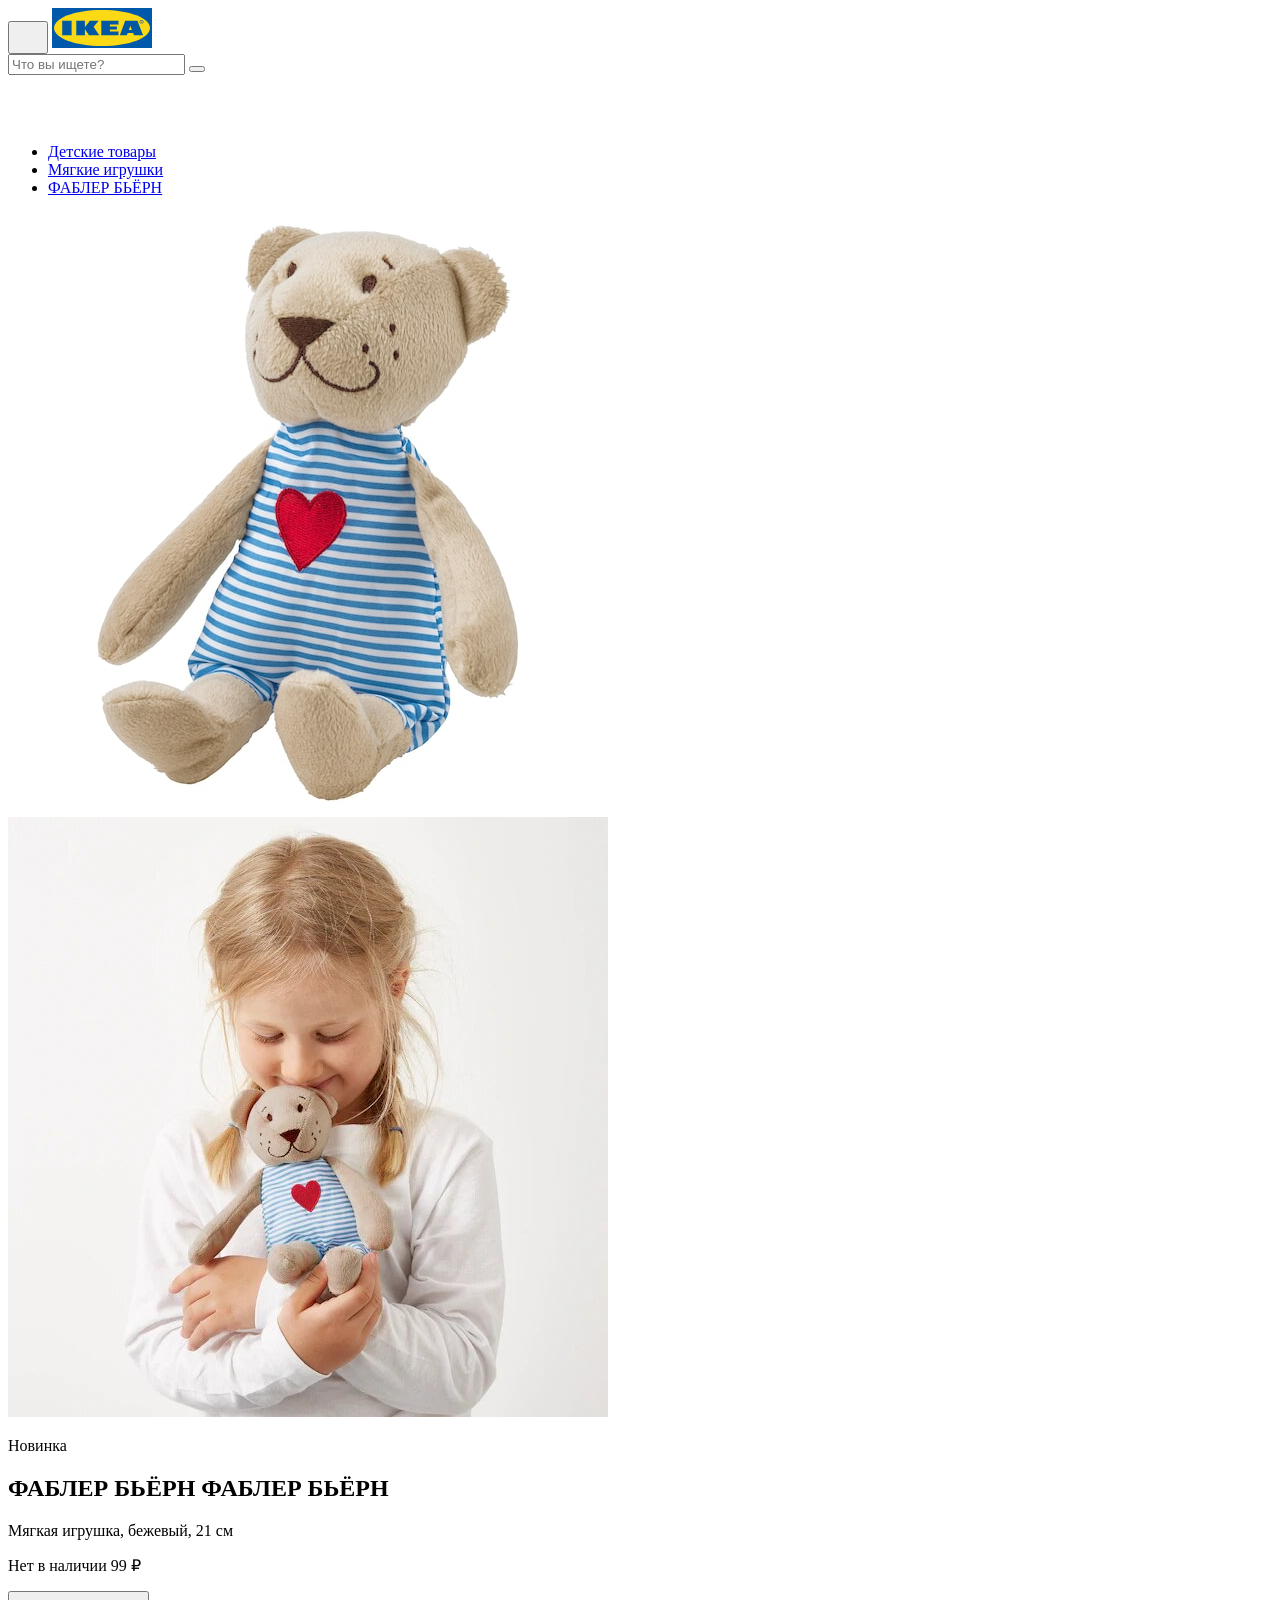
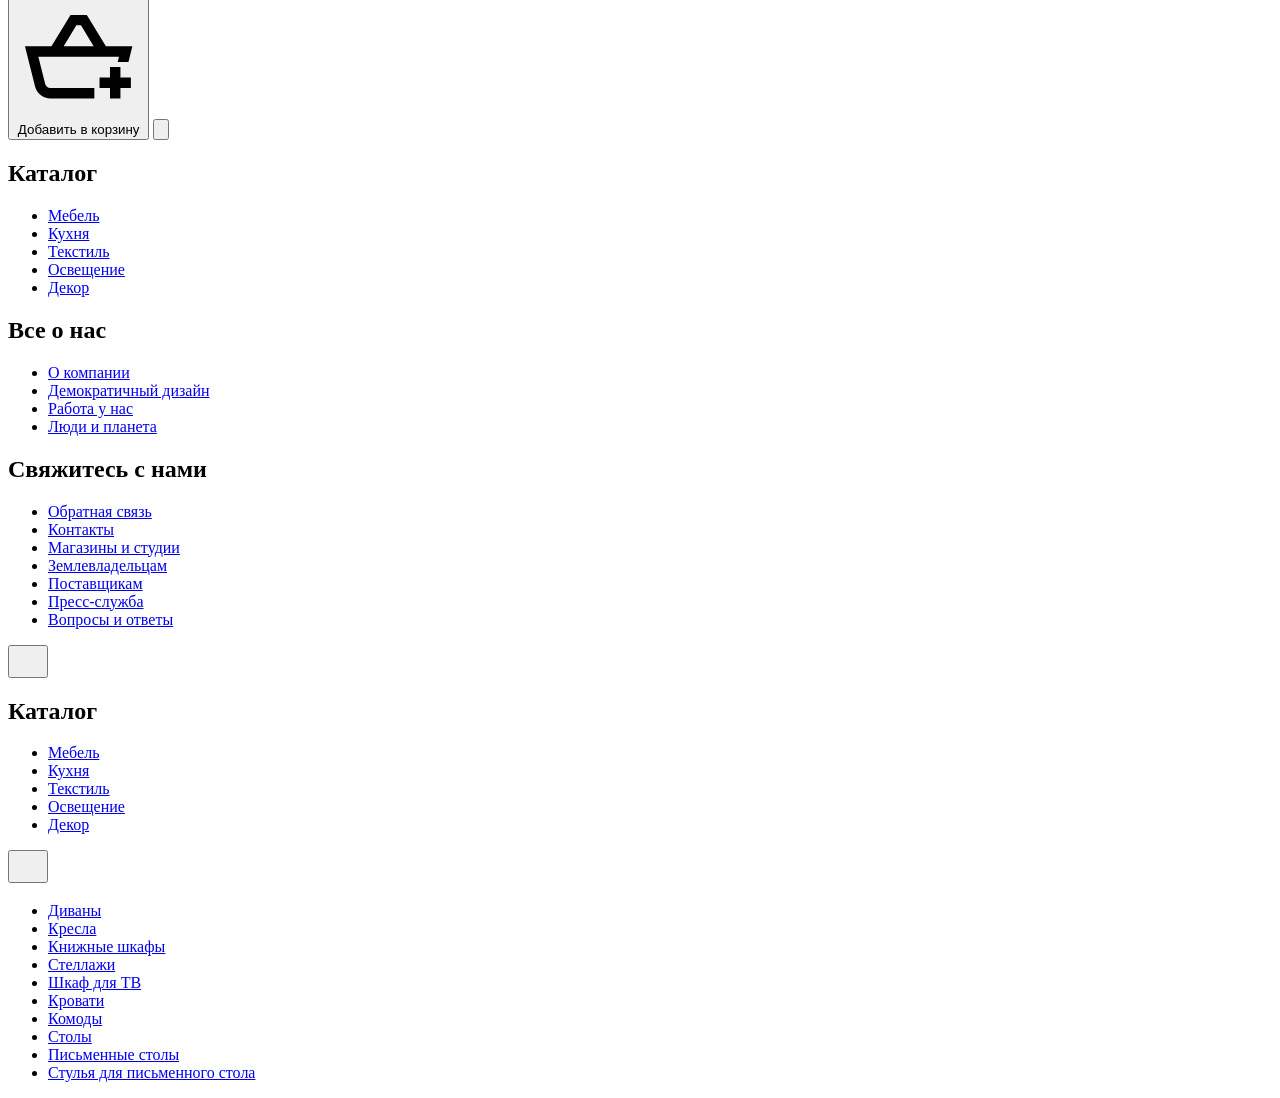
==== card.html @ 44b4fdb7 "menu-submenu" ====
<!DOCTYPE html>
<html lang="en">

<head>
	<meta charset="UTF-8">
	<meta name="viewport"
		content="width=device-width, user-scalable=no, initial-scale=1.0, maximum-scale=1.0, minimum-scale=1.0">
	<meta http-equiv="X-UA-Compatible" content="ie=edge">
	<link rel="apple-touch-icon" sizes="180x180" href="favicon/apple-touch-icon.png">
	<link rel="icon" type="image/png" sizes="32x32" href="favicon/favicon-32x32.png">
	<link rel="icon" type="image/png" sizes="16x16" href="favicon/favicon-16x16.png">
	<link rel="mask-icon" href="favicon/safari-pinned-tab.svg" color="#0058ab">
	<meta name="msapplication-TileColor" content="#0058ab">
	<meta name="theme-color" content="#0058ab">
	<title>Детские игрушки - IKEA</title>
	<link rel="stylesheet" href="styles/styles.css">
	<script src="script/generateHeader.js" defer></script>
	<script src="script/generateFooter.js" defer></script>
	<script src="script/generateCatalog.js" defer></script>
	<script src="script/generateSubCatalog.js" defer></script>

	<script src="script/main.js" defer></script>
</head>

<body>
	<main>
		<div class="container">
			<div class="breadcrumb">
				<nav role="navigation" aria-label="Breadcrumb" class="breadcrumb__nav">
					<ul class="breadcrumb__list">

						<li class="breadcrumb__list-item">
							<a href="goods.html?cat=Детские товары" class="breadcrumb__link"><span>Детские
									товары</span></a>
						</li>

						<li class="breadcrumb__list-item">
							<a href="goods.html?cat=Мягкие игрушки" class="breadcrumb__link"><span>Мягкие
									игрушки</span></a>
						</li>

						<li class="breadcrumb__list-item">
							<a href="#" class="breadcrumb__link"><span>ФАБЛЕР БЬЁРН</span></a>
						</li>

					</ul>
				</nav>
			</div>

			<div class="good wrapper">
				<div class="good-images">
					<div class="good-image__item">
						<img src="image/fabler-byorn-myagkaya-igrushka-bezhevyy__0710165_PE727396_S5.jpg" alt="">
					</div>
					<div class="good-image__item">
						<img src="image/fabler-byorn-myagkaya-igrushka-bezhevyy__0876865_PE611124_S5.jpg" alt="">
					</div>
				</div>
				<div class="good-item">
					<!-- not-in-stock - нет в наличии-->
					<p class="good-item__new">Новинка</p>

					<div class="good-item__section">
						<div>
							<h2 class="good-item__header">ФАБЛЕР БЬЁРН ФАБЛЕР БЬЁРН</h2>
							<p class="good-item__description">Мягкая игрушка, бежевый, 21 см</p>

						</div>
						<p class="good-item__price">
							<span class="good-item__empty">Нет в наличии</span>
							<span class="good-item__price-value">99</span>
							<span class="good-item__currency">₽</span>
						</p>

					</div>
					<div class="good-item__buttons">
						<button type="button" class="btn btn-good" data-idd="idd001">
							<svg focusable="false" viewBox="0 0 24 24" class="btn-good-svg" aria-hidden="true">
								<path fill-rule="evenodd" clip-rule="evenodd"
									d="M10.4372 4H10.9993H12.0003H12.9996H13.5616L13.8538 4.48014L17.2112 9.99713H21H22.2806L21.9702 11.2396L21.5303 13H19.4688L19.7194 11.9971H4.28079L5.59143 17.2397C5.70272 17.6848 6.1027 17.9971 6.56157 17.9971H15V19.9971H6.56157C5.18496 19.9971 3.98502 19.0602 3.65114 17.7247L2.02987 11.2397L1.71924 9.99713H3.00002H6.78793L10.145 4.48017L10.4372 4ZM12.4375 6L14.87 9.99713H9.12911L11.5614 6H12.0003H12.4375ZM17.9961 16V14H19.9961V16H21.9961V18H19.9961V20H17.9961V18H15.9961V16H17.9961Z">
								</path>
							</svg>

							<span class="btn-good__label">Добавить в корзину</span>
						</button>
						<button type="button" class="btn btn-add-wishlist" data-idd="idd001">
							<svg focusable="false" viewBox="0 0 24 24" class="btn-add-wishlist__svg" aria-hidden="true">
								<path fill-rule="evenodd" clip-rule="evenodd"
									d="M12.336 5.52055C14.2336 3.62376 17.3096 3.62401 19.2069 5.52129C20.2067 6.52115 20.6796 7.85005 20.6259 9.15761C20.6151 12.2138 18.4184 14.8654 16.4892 16.6366C15.4926 17.5517 14.5004 18.2923 13.7593 18.8036C13.3879 19.0598 13.0771 19.2601 12.8574 19.3973C12.7475 19.466 12.6601 19.519 12.5992 19.5555C12.5687 19.5737 12.5448 19.5879 12.5279 19.5978L12.5079 19.6094L12.502 19.6129L12.5001 19.614C12.5001 19.614 12.4989 19.6147 11.9999 18.748C11.501 19.6147 11.5005 19.6144 11.5005 19.6144L11.4979 19.6129L11.4919 19.6094L11.472 19.5978C11.4551 19.5879 11.4312 19.5737 11.4007 19.5555C11.3397 19.519 11.2524 19.466 11.1425 19.3973C10.9227 19.2601 10.612 19.0598 10.2405 18.8036C9.49947 18.2923 8.50726 17.5517 7.51063 16.6366C5.58146 14.8654 3.38477 12.2139 3.37399 9.15765C3.32024 7.85008 3.79314 6.52117 4.79301 5.52129C6.69054 3.62376 9.76704 3.62376 11.6646 5.52129L11.9993 5.856L12.3353 5.52129L12.336 5.52055ZM11.9999 18.748L11.5005 19.6144L11.9999 19.9019L12.4989 19.6147L11.9999 18.748ZM11.9999 17.573C12.1727 17.462 12.384 17.3226 12.6236 17.1573C13.3125 16.6821 14.2267 15.9988 15.1366 15.1634C17.0157 13.4381 18.6259 11.2919 18.6259 9.13506V9.11213L18.627 9.08922C18.6626 8.31221 18.3844 7.52727 17.7926 6.9355C16.6762 5.81903 14.866 5.81902 13.7495 6.9355L13.7481 6.93689L11.9965 8.68166L10.2504 6.9355C9.13387 5.81903 7.3237 5.81903 6.20722 6.9355C5.61546 7.52727 5.33724 8.31221 5.3729 9.08922L5.37395 9.11213V9.13507C5.37395 11.2919 6.98418 13.4381 8.86325 15.1634C9.77312 15.9988 10.6874 16.6821 11.3762 17.1573C11.6159 17.3226 11.8271 17.462 11.9999 17.573Z">
								</path>
							</svg>
						</button>
					</div>

				</div>
			</div>


		</div>
	</main>
</body>

</html>
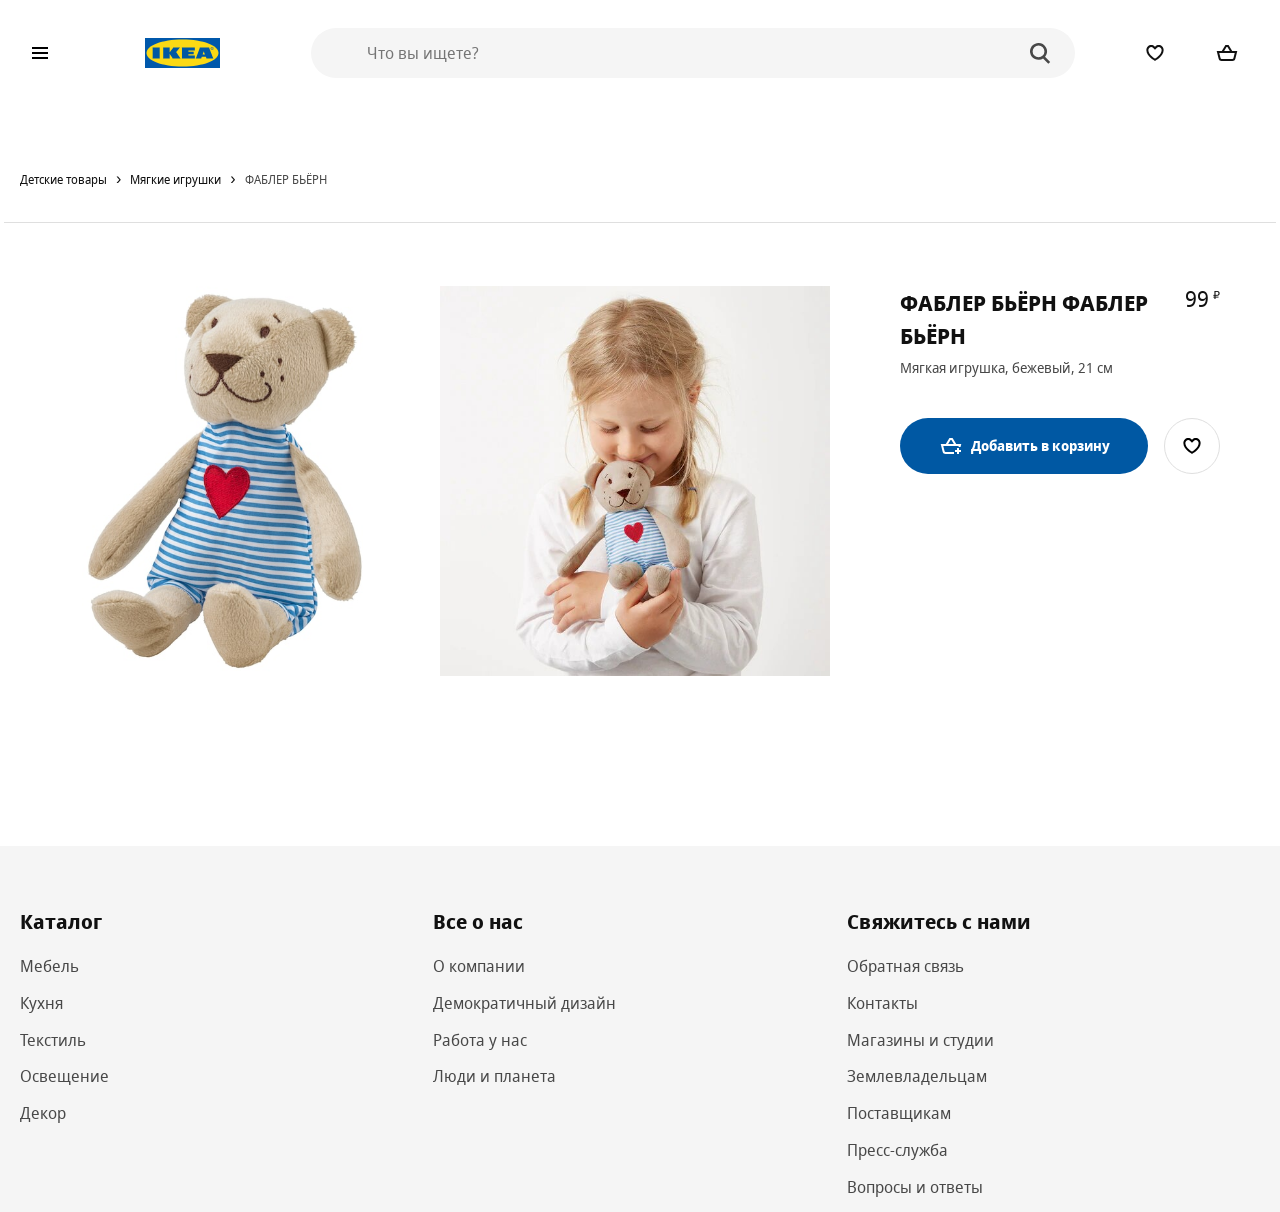
==== commit 0965a3c1: "getData, search" ====
--- a/card.html
+++ b/card.html
@@ -14,12 +14,8 @@
 	<meta name="theme-color" content="#0058ab">
 	<title>Детские игрушки - IKEA</title>
 	<link rel="stylesheet" href="styles/styles.css">
-	<script src="script/generateHeader.js" defer></script>
-	<script src="script/generateFooter.js" defer></script>
-	<script src="script/generateCatalog.js" defer></script>
-	<script src="script/generateSubCatalog.js" defer></script>
+	<script src="script/index.js" defer type="module"></script>
 
-	<script src="script/main.js" defer></script>
 </head>
 
 <body>
--- a/styles/styles.css
+++ b/styles/styles.css
@@ -0,0 +1,1040 @@
+/*
+* Prefixed by https://autoprefixer.github.io
+* PostCSS: v7.0.29,
+* Autoprefixer: v9.7.6
+* Browsers: last 4 version
+*/
+
+@font-face {
+  font-family: "Noto Sans";
+  src: local("Noto Sans Display Regular"), local("NotoSansDisplay-Regular"),
+    url("../fonts/Notosansdisplayregular.woff2") format("woff2"),
+    url("../fonts/Notosansdisplayregular.woff") format("woff");
+  font-weight: 400;
+  font-style: normal;
+}
+
+@font-face {
+  font-family: "Noto Sans";
+  src: local("Noto Sans Display Italic"), local("NotoSansDisplay-Italic"),
+    url("../fonts/Notosansdisplayitalic.woff2") format("woff2"),
+    url("../fonts/Notosansdisplayitalic.woff") format("woff");
+  font-weight: 400;
+  font-style: italic;
+}
+
+@font-face {
+  font-family: "Noto Sans";
+  src: local("Noto Sans Display Bold"), local("NotoSansDisplay-Bold"),
+    url("../fonts/Notosansdisplaybold.woff2") format("woff2"),
+    url("../fonts/Notosansdisplaybold.woff") format("woff");
+  font-weight: 700;
+  font-style: normal;
+}
+
+@font-face {
+  font-family: "Noto Sans";
+  src: local("Noto Sans Display Bold Italic"),
+    local("NotoSansDisplay-BoldItalic"),
+    url("../fonts/Notosansdisplaybolditalic.woff2") format("woff2"),
+    url("../fonts/Notosansdisplaybolditalic.woff") format("woff");
+  font-weight: 700;
+  font-style: italic;
+}
+
+html {
+  -webkit-box-sizing: border-box;
+  box-sizing: border-box;
+}
+
+*,
+*::before,
+*::after {
+  -webkit-box-sizing: inherit;
+  box-sizing: inherit;
+}
+
+body {
+  min-width: 320px;
+  margin: 0;
+
+  background-color: #fff; /*под проект*/
+  font-family: Noto Sans, Arial, sans-serif; /*в "" свой шрифт под проект*/
+
+  font-size: 16px;
+  color: #111;
+  line-height: 1.5;
+  -webkit-font-smoothing: subpixel-antialiased;
+}
+
+button,
+input {
+  font: inherit;
+}
+
+button {
+  cursor: pointer;
+}
+
+img {
+  max-width: 100%;
+  width: 100%;
+  height: auto;
+}
+
+a {
+  text-decoration: none;
+  color: inherit;
+}
+
+ul {
+  list-style: none;
+  padding: 0;
+  margin: 0;
+}
+
+h1,
+h2,
+h3,
+p {
+  padding: 0;
+  margin: 0;
+}
+
+/* container */
+
+.container {
+  max-width: 100rem;
+  margin: 0 auto;
+  padding: 0 1.25rem;
+}
+
+.visually-hidden {
+  position: absolute !important;
+  clip: rect(1px 1px 1px 1px);
+  clip: rect(1px, 1px, 1px, 1px);
+  padding: 0 !important;
+  border: 0 !important;
+  height: 1px !important;
+  width: 1px !important;
+  overflow: hidden;
+}
+
+/* при работе с float */
+
+.clearfix::after {
+  content: "";
+  display: table;
+  clear: both;
+}
+
+header {
+  margin-bottom: 3.75rem;
+}
+
+.header {
+  display: -ms-grid;
+  display: grid;
+  grid-gap: 1.25rem;
+  -ms-grid-columns: 2fr 1.25rem 2fr 1.25rem 16fr 1.25rem 1fr 1.25rem 1fr;
+  grid-template-columns: 2fr 2fr 16fr 1fr 1fr;
+  -webkit-box-align: center;
+  -ms-flex-align: center;
+  align-items: center;
+  padding: 1.75rem 0;
+}
+
+footer {
+  background-color: #f5f5f5;
+  margin-top: 3.75rem;
+  padding: 3.75rem 0 0 0;
+}
+
+.footer {
+  display: -ms-grid;
+  display: grid;
+  -ms-grid-columns: 1fr 1fr 1fr;
+  grid-template-columns: 1fr 1fr 1fr;
+}
+
+.main-header {
+  margin-bottom: 1.875rem;
+}
+
+.btn {
+  background-color: transparent;
+  outline: transparent;
+  border-radius: 50%;
+  width: 40px;
+  height: 40px;
+  display: -webkit-box;
+  display: -ms-flexbox;
+  display: flex;
+  -webkit-box-align: center;
+  -ms-flex-align: center;
+  align-items: center;
+  -webkit-box-pack: center;
+  -ms-flex-pack: center;
+  justify-content: center;
+  border: 1px solid transparent;
+}
+
+.btn:hover {
+  background-color: #f5f5f5;
+  color: #111;
+}
+
+.svg-icon {
+  fill: currentColor;
+}
+
+.logo {
+  text-align: center;
+  width: 75px;
+  height: 30px;
+}
+
+.search {
+  position: relative;
+  -webkit-box-flex: 1;
+  -ms-flex-positive: 1;
+  flex-grow: 1;
+  height: 50px;
+  margin: 0 40px;
+}
+
+.search-input {
+  -webkit-appearance: none;
+  -moz-appearance: none;
+  appearance: none;
+  background-color: #f5f5f5;
+  display: block;
+  appearance: none;
+  width: 100%;
+  height: 100%;
+  padding: 0.5rem 3.5rem;
+  margin: 0 auto;
+  line-height: 1.5;
+  border: 0;
+  border-radius: 50em;
+  outline: 0;
+  -webkit-box-shadow: none;
+  box-shadow: none;
+  -webkit-transition: background 0.2s;
+  -o-transition: background 0.2s;
+  transition: background 0.2s;
+}
+
+.search-btn {
+  position: absolute;
+  top: 0.9rem;
+  right: 0.9rem;
+  background-image: url("data:image/svg+xml;charset=utf-8,%3Csvg width='16' height='17' fill='%23484848' xmlns='http://www.w3.org/2000/svg'%3E%3Cpath fill-rule='evenodd' clip-rule='evenodd' d='M6.5 11a4.5 4.5 0 110-9 4.5 4.5 0 010 9zm4.968-.307a6.5 6.5 0 10-1.514 1.315l3.996 3.996 1.414-1.414-3.896-3.897z'/%3E%3C/svg%3E");
+  background-repeat: no-repeat;
+  background-size: contain;
+  width: 2.5rem;
+  height: 1.5rem;
+  background-position: center;
+}
+
+.offer {
+  position: relative;
+}
+
+.offer-extra {
+  position: absolute;
+  padding: 0.9rem;
+  color: #111;
+  left: 1.25rem;
+  bottom: 1.25rem;
+  display: -webkit-box;
+  display: -ms-flexbox;
+  display: flex;
+  background: #fff;
+  -webkit-box-orient: vertical;
+  -webkit-box-direction: normal;
+  -ms-flex-direction: column;
+  flex-direction: column;
+  -webkit-box-align: start;
+  -ms-flex-align: start;
+  align-items: flex-start;
+  max-width: 19rem;
+  min-width: 13rem;
+  font-size: 0.9rem;
+  line-height: 1.5;
+  font-weight: bold;
+  word-break: break-word;
+}
+
+.offer-arrow {
+  display: inline-block;
+  height: 1.5rem;
+  width: 1.5rem;
+  vertical-align: middle;
+  fill: currentColor;
+  margin-top: 1.875rem;
+}
+
+.footer-header {
+  line-height: 2rem;
+  font-size: 1.25rem;
+  padding: 0 0 1rem 0;
+}
+
+.footer-list {
+  margin-bottom: 0.8rem;
+}
+
+.footer-list > a {
+  color: #484848;
+}
+
+.footer-list > a:hover {
+  color: #111;
+  text-decoration: underline;
+}
+
+.catalog {
+  position: fixed;
+  z-index: 999;
+  top: 0;
+  left: -100%;
+  bottom: 0;
+  background-color: #fff;
+  overflow-y: auto;
+  overflow-x: hidden;
+  -webkit-transition: left 0.2s 0s;
+  -o-transition: left 0.2s 0s;
+  transition: left 0.2s 0s;
+  width: 20rem;
+  padding: 6rem 4rem 3rem;
+}
+
+.catalog.open {
+  left: 0;
+}
+
+.catalog-btn {
+  position: absolute;
+  top: 3rem;
+  left: 3rem;
+}
+
+.catalog-list__item,
+.subcatalog-list__item {
+  cursor: pointer;
+  color: #111;
+}
+
+.catalog-list__item a,
+.subcatalog-list__item a {
+  text-decoration: underline;
+  display: block;
+}
+
+.catalog-list__item a {
+  padding: 0.5rem 1.5rem 0.5rem 0;
+}
+
+.subcatalog-list__item a {
+  padding: 0.5rem 0;
+}
+
+.catalog-list__item:hover a,
+.subcatalog-list__item:hover a {
+  text-decoration: underline;
+}
+
+.catalog-list__item.active {
+  background-repeat: no-repeat;
+  background-position: right 0 center;
+  background-image: url('data:image/svg+xml;utf8,<svg width="24" height="24" viewBox="0 0 24 24" fill="none" xmlns="http://www.w3.org/2000/svg"><path fill-rule="evenodd" clip-rule="evenodd" d="M15.5996 11.9999L9.81456 17.7857L8.40026 16.3716L12.7714 11.9999L8.40026 7.62823L9.81457 6.21411L15.5996 11.9999Z" fill="%23959595"/></svg>');
+}
+
+.subcatalog {
+  position: fixed;
+  z-index: 998;
+  top: 0;
+  left: -100%;
+  bottom: 0;
+  background-color: #fff;
+  overflow-y: auto;
+  overflow-x: hidden;
+  -webkit-transition: left, right 0.2s 0s;
+  -o-transition: left, right 0.2s 0s;
+  transition: left, right 0.2s 0s;
+  width: 25rem;
+  padding: 6rem 4rem 3rem;
+  border-left: 2px solid #ccc;
+}
+
+.subcatalog.subopen {
+  left: 20rem;
+  display: block;
+}
+
+.overlay {
+  display: block;
+  position: fixed;
+  z-index: 899;
+  top: 0;
+  bottom: 0;
+  right: 0;
+  left: 0;
+  background-color: black;
+  -webkit-transition: all 0.2s ease;
+  -o-transition: all 0.2s ease;
+  transition: all 0.2s ease;
+  opacity: 0;
+  pointer-events: none;
+}
+
+.overlay.active {
+  opacity: 0.25;
+  pointer-events: all;
+}
+
+.wrapper {
+  position: relative;
+  margin-top: 4rem;
+}
+
+.wrapper:before {
+  content: "";
+  width: calc(100% + 2rem);
+  display: block;
+  position: absolute;
+  top: -2rem;
+  z-index: 99;
+  margin: 0 -1rem;
+  border-bottom: 1px solid #dfdfdf;
+}
+
+.good {
+  display: -ms-grid;
+  display: grid;
+  -ms-grid-columns: minmax(0, 1fr) 1.25rem minmax(0, 1fr) 1.25rem minmax(0, 1fr)
+    1.25rem minmax(0, 1fr) 1.25rem minmax(0, 1fr) 1.25rem minmax(0, 1fr) 1.25rem
+    minmax(0, 1fr) 1.25rem minmax(0, 1fr) 1.25rem minmax(0, 1fr) 1.25rem
+    minmax(0, 1fr) 1.25rem minmax(0, 1fr) 1.25rem minmax(0, 1fr);
+  grid-template-columns: repeat(12, minmax(0, 1fr));
+  grid-column-gap: 1.25rem;
+  padding-top: 2rem;
+}
+
+.good-images {
+  display: -webkit-box;
+  display: -ms-flexbox;
+  display: flex;
+  -ms-flex-wrap: wrap;
+  flex-wrap: wrap;
+  -ms-grid-column: 1;
+  grid-column-start: 1;
+  -ms-grid-column-span: 8;
+  grid-column-end: 9;
+  -ms-flex-pack: distribute;
+  justify-content: space-around;
+}
+
+.good-image__item {
+  width: calc(50% - 1.25rem);
+  margin-left: 0.625rem;
+  margin-right: 0.625rem;
+  min-height: 500px;
+}
+
+.good-item {
+  -ms-grid-column: 9;
+  grid-column-start: 9;
+  -ms-grid-column-span: 4;
+  grid-column-end: 13;
+  padding: 0 2.5rem;
+}
+
+.good-item__section {
+  margin-bottom: 2.5rem;
+}
+
+.good-item__new {
+  display: none;
+}
+
+.good-item__empty {
+  display: none;
+}
+
+.not-in-stock .good-item__empty {
+  display: block;
+}
+
+.not-in-stock .btn-good {
+  display: none;
+}
+
+.good-item__header {
+  font-size: 1.375rem;
+  line-height: 1.5;
+  font-weight: 700;
+  text-transform: uppercase;
+  margin-bottom: 0.3rem;
+}
+
+.good-item__description {
+  line-height: 1.5;
+  letter-spacing: 0;
+  font-weight: 400;
+  color: #484848;
+  font-size: 0.875rem;
+}
+
+.good-item__price {
+  white-space: nowrap;
+  text-align: right;
+}
+
+.good-item__section {
+  display: -webkit-box;
+  display: -ms-flexbox;
+  display: flex;
+  -webkit-box-pack: justify;
+  -ms-flex-pack: justify;
+  justify-content: space-between;
+}
+
+.good-item__price-value {
+  line-height: 1.1875;
+  font-size: 1.375rem;
+}
+
+.good-item__currency {
+  line-height: 0.9;
+  font-size: 0.6875rem;
+  vertical-align: text-top;
+}
+
+.not-in-stock .good-item__price-value,
+.not-in-stock .good-item__currency {
+  display: none;
+}
+
+.good-item__buttons {
+  display: -webkit-box;
+  display: -ms-flexbox;
+  display: flex;
+  -webkit-box-pack: justify;
+  -ms-flex-pack: justify;
+  justify-content: space-between;
+  -webkit-box-align: center;
+  -ms-flex-align: center;
+  align-items: center;
+  width: 100%;
+}
+
+.btn-good {
+  margin-right: 1rem;
+  -webkit-box-flex: 1;
+  -ms-flex-positive: 1;
+  flex-grow: 1;
+  -ms-flex-negative: 1;
+  flex-shrink: 1;
+  position: relative;
+  background: #0058a3;
+  color: #fff;
+  border-radius: 52px;
+  padding: 0 2rem;
+  display: -webkit-box;
+  display: -ms-flexbox;
+  display: flex;
+  height: 3.5rem;
+  -webkit-box-align: center;
+  -ms-flex-align: center;
+  align-items: center;
+}
+
+.btn-good-svg {
+  margin-right: 0.5rem;
+  vertical-align: top;
+  -ms-flex-negative: 0;
+  flex-shrink: 0;
+  display: inline-block;
+  height: 1.5rem;
+  width: 1.5rem;
+  fill: #fff;
+}
+
+.btn-good:hover {
+  color: #0058a3;
+}
+
+.btn-good:hover .btn-good-svg {
+  fill: #0058a3;
+}
+
+.btn-good__label {
+  text-align: center;
+  border: 0;
+  font-weight: 700;
+  font-size: 0.875rem;
+  line-height: 1.42857;
+}
+
+.btn-add-wishlist {
+  background: rgba(0, 0, 0, 0);
+  color: #111;
+  border-radius: 40px;
+  padding: 0 0.9375rem;
+  border: 1px solid #dfdfdf;
+  height: 3.5rem;
+  width: 3.5rem;
+  margin-left: auto;
+}
+
+.btn-add-wishlist__svg {
+  height: 1.5rem;
+  width: 1.5rem;
+}
+
+.btn-add-wishlist:hover .btn-add-wishlist__svg {
+  fill: red;
+}
+
+.btn-add-wishlist.contains-wishlist .btn-add-wishlist__svg {
+  fill: red;
+}
+
+.btn-add-wishlist:hover.contains-wishlist .btn-add-wishlist__svg {
+  fill: black;
+}
+
+.goods-list {
+  display: -ms-grid;
+  display: grid;
+  grid-gap: 1.25rem;
+  grid-template-columns: repeat(4, 1fr);
+}
+
+.goods-list__item {
+  margin-bottom: 2rem;
+}
+
+.goods-item {
+  position: relative;
+  display: -webkit-box;
+  display: -ms-flexbox;
+  display: flex;
+  -webkit-box-orient: vertical;
+  -webkit-box-direction: normal;
+  -ms-flex-direction: column;
+  flex-direction: column;
+  -webkit-box-pack: justify;
+  -ms-flex-pack: justify;
+  justify-content: space-between;
+  height: 100%;
+}
+
+.goods-item__img {
+  height: 380px;
+  display: table-cell;
+  vertical-align: middle;
+}
+
+.btn-add-card {
+  position: absolute;
+  opacity: 0;
+  -webkit-transition: opacity 0.2s 0s;
+  -o-transition: opacity 0.2s 0s;
+  transition: opacity 0.2s 0s;
+  right: 1rem;
+  bottom: 0.5rem;
+  background-color: rgb(0, 88, 163);
+  border: 1px solid rgb(0, 88, 163);
+  background-repeat: no-repeat;
+  background-position: center;
+  background-image: url("data:image/svg+xml;utf8,<svg width='24' height='24' xmlns='http://www.w3.org/2000/svg' viewBox='0 0 24 24'><path fill-rule='evenodd' clip-rule='evenodd' d='M10.4372 4H10.9993H12.0003H12.9996H13.5616L13.8538 4.48014L17.2112 9.99713H21H22.2806L21.9702 11.2396L21.5303 13H19.4688L19.7194 11.9971H4.28079L5.59143 17.2397C5.70272 17.6848 6.1027 17.9971 6.56157 17.9971H15V19.9971H6.56157C5.18496 19.9971 3.98502 19.0602 3.65114 17.7247L2.02987 11.2397L1.71924 9.99713H3.00002H6.78793L10.145 4.48017L10.4372 4ZM12.4375 6L14.87 9.99713H9.12911L11.5614 6H12.0003H12.4375ZM17.9961 16V14H19.9961V16H21.9961V18H19.9961V20H17.9961V18H15.9961V16H17.9961Z' fill='white' /></svg>");
+}
+
+.btn-add-card:hover {
+  background-color: rgb(255, 255, 255);
+  background-image: url("data:image/svg+xml;utf8,<svg width='24' height='24' xmlns='http://www.w3.org/2000/svg' viewBox='0 0 24 24'><path fill-rule='evenodd' clip-rule='evenodd' d='M10.4372 4H10.9993H12.0003H12.9996H13.5616L13.8538 4.48014L17.2112 9.99713H21H22.2806L21.9702 11.2396L21.5303 13H19.4688L19.7194 11.9971H4.28079L5.59143 17.2397C5.70272 17.6848 6.1027 17.9971 6.56157 17.9971H15V19.9971H6.56157C5.18496 19.9971 3.98502 19.0602 3.65114 17.7247L2.02987 11.2397L1.71924 9.99713H3.00002H6.78793L10.145 4.48017L10.4372 4ZM12.4375 6L14.87 9.99713H9.12911L11.5614 6H12.0003H12.4375ZM17.9961 16V14H19.9961V16H21.9961V18H19.9961V20H17.9961V18H15.9961V16H17.9961Z' fill='rgb(0, 88, 163)' /></svg>");
+}
+
+.goods-item:hover .btn-add-card {
+  opacity: 1;
+}
+
+.goods-item__header {
+  margin-top: auto;
+  margin-bottom: 1rem;
+}
+
+.goods-item__new {
+  line-height: 1.42857;
+  color: #ca5008;
+  font-weight: 700;
+  font-size: 0.8rem;
+}
+
+.goods-item__link {
+  display: block;
+  height: 100%;
+}
+
+.goods-item__description {
+  margin-bottom: 1rem;
+  font-size: 0.875rem;
+  line-height: 1.42857;
+}
+
+.goods-item__price {
+  min-height: calc(40px + 0.5rem);
+  padding-bottom: 0.5rem;
+  font-weight: 700;
+}
+
+.goods-item__price-value {
+  font-size: 1.375rem;
+}
+
+.goods-item__currency {
+  line-height: 0.9;
+  font-size: 0.6875rem;
+  vertical-align: text-top;
+}
+
+.breadcrumb__list-item {
+  display: inline;
+}
+
+.breadcrumb__list-item:after {
+  content: "\0203A";
+  display: inline;
+  margin: 0 0.3125rem;
+  font-size: 1rem;
+  line-height: 1.125;
+}
+
+.breadcrumb__list-item:last-child:after {
+  content: "";
+}
+
+.breadcrumb__link {
+  font-size: 0.75rem;
+  line-height: 1.5;
+  font-weight: 400;
+  vertical-align: middle;
+}
+
+.breadcrumb__list-item:last-child .breadcrumb__link {
+  color: #484848;
+  pointer-events: none;
+  cursor: auto;
+}
+
+.cart-wrapper {
+  max-width: 768px;
+}
+
+.cart-header {
+  text-align: center;
+}
+
+.product {
+  display: -ms-grid;
+  display: grid;
+  -ms-grid-columns: 152px 4fr 6fr;
+  grid-template-columns: 152px 4fr 6fr;
+  -ms-grid-rows: auto;
+  grid-template-rows: auto;
+  font-size: 0.81rem;
+  line-height: 1.385;
+}
+
+.product > *:nth-child(1) {
+  -ms-grid-row: 1;
+  -ms-grid-column: 1;
+}
+
+.product > *:nth-child(2) {
+  -ms-grid-row: 1;
+  -ms-grid-column: 2;
+}
+
+.product > *:nth-child(3) {
+  -ms-grid-row: 1;
+  -ms-grid-column: 3;
+}
+
+.product__image-container {
+  -ms-grid-column: 1;
+  grid-column: 1;
+  -ms-grid-row: 1;
+  -ms-grid-row-span: 2;
+  grid-row: 1/3;
+  padding-right: 1rem;
+}
+
+.product__description {
+  -ms-grid-column: 2;
+  grid-column: 2;
+  -ms-grid-row: 1;
+  grid-row: 1;
+}
+
+.product__name {
+  font-size: 1.2rem;
+  margin-bottom: 0.5rem;
+  font-weight: 700;
+  text-transform: uppercase;
+  word-break: break-word;
+}
+
+.product__prices {
+  -ms-grid-column: 3;
+  grid-column: 3;
+  -ms-grid-row: 1;
+  grid-row: 1;
+  text-align: right;
+  padding-top: 0;
+}
+
+.product__controls {
+  -ms-grid-column: 3;
+  grid-column: 3;
+  -ms-grid-row: 2;
+  grid-row: 2;
+  margin-top: 0.5rem;
+  display: -webkit-box;
+  display: -ms-flexbox;
+  display: flex;
+  -webkit-box-pack: end;
+  -ms-flex-pack: end;
+  justify-content: flex-end;
+}
+
+.btn-remove {
+  color: #444;
+  border-color: #666;
+  border-radius: unset;
+}
+
+.product__total {
+  font-weight: 700;
+  font-size: 1.06rem;
+  line-height: 1.2;
+}
+
+.product-controls__remove {
+  width: 12.5%;
+}
+
+.product-controls__quantity {
+  width: 25%;
+  margin-left: 0.5rem;
+}
+
+.cart-header {
+  margin-bottom: 3rem;
+}
+
+.cart-item {
+  margin-bottom: 2rem;
+}
+
+.cart-total {
+  display: -webkit-box;
+  display: -ms-flexbox;
+  display: flex;
+  -webkit-box-pack: justify;
+  -ms-flex-pack: justify;
+  justify-content: space-between;
+  padding: 0.35rem 0;
+  font-weight: 700;
+  font-size: 14px;
+  text-align: initial;
+  border: dashed #cacaca;
+  border-width: 1px 0;
+}
+
+.cart-checkout {
+  color: #ffffff;
+  padding: 12px 62px;
+  background-color: #3a6e9f;
+  border: none;
+  display: block;
+  margin: 1rem auto;
+}
+
+.cart-form {
+  margin: 1rem 0;
+  text-align: center;
+}
+
+.cart-form label {
+  display: block;
+  margin: 1rem;
+}
+
+select {
+  width: 100%;
+  max-width: 352px;
+  height: 40px;
+  margin: 0;
+  padding: 0 10px;
+  border: 1px solid #666;
+  border-radius: 2px;
+  background: #fff url(../image/chevron-down-thin-24.1667eab2.svg) no-repeat
+    right 8px center/1.5rem;
+  -webkit-appearance: none;
+  -moz-appearance: none;
+  appearance: none;
+  font-size: 1rem;
+  line-height: 1.15;
+  font-family: inherit;
+  text-transform: none;
+}
+
+@media (max-width: 1200px) {
+  .goods-list {
+    grid-template-columns: repeat(3, 1fr);
+  }
+}
+
+@media (max-width: 768px) {
+  .goods-list {
+    grid-template-columns: repeat(2, 1fr);
+  }
+
+  .header {
+    -ms-grid-columns: 1fr 1.25rem 2fr 1.25rem 1fr 1.25rem 1fr;
+    grid-template-columns: 1fr 2fr 1fr 1fr;
+    -ms-grid-rows: auto 1.25rem auto 1.25rem auto;
+    grid-template-areas: "burger logo wishlist cart" "main main . sidebar" "footer footer footer footer";
+  }
+
+  .btn-burger {
+    grid-area: burger;
+  }
+
+  .logo {
+    grid-area: logo;
+  }
+
+  .btn-wishlist {
+    grid-area: wishlist;
+  }
+
+  .btn-cart {
+    grid-area: cart;
+  }
+
+  .search {
+    grid-area: search;
+    -ms-grid-row: 2;
+    grid-row: 2;
+    -ms-grid-column-span: 5;
+    grid-column-end: 6;
+    -ms-grid-column: 1;
+    grid-column-start: 1;
+    margin: 0;
+  }
+
+  .footer {
+    -ms-grid-rows: auto;
+    grid-template-rows: auto;
+    -webkit-box-pack: center;
+    -ms-flex-pack: center;
+    justify-content: center;
+    grid-template-areas: "catalog" "about" "connection";
+    -ms-grid-columns: 300px;
+    grid-template-columns: 300px;
+  }
+
+  .footer-catalog {
+    grid-area: catalog;
+    margin-bottom: 50px;
+  }
+
+  .footer-about {
+    grid-area: about;
+    margin-bottom: 50px;
+  }
+
+  .footer-connection {
+    grid-area: connection;
+    margin-bottom: 50px;
+  }
+
+  .catalog {
+    width: 50%;
+  }
+
+  .subcatalog {
+    width: 50%;
+    left: auto;
+    right: -100%;
+  }
+
+  .subcatalog.subopen {
+    right: 0;
+    left: auto;
+  }
+}
+
+@media (max-width: 768px) {
+  .footer-catalog {
+    -ms-grid-row: 1;
+    -ms-grid-column: 1;
+  }
+
+  .footer-about {
+    -ms-grid-row: 2;
+    -ms-grid-column: 1;
+  }
+
+  .footer-connection {
+    -ms-grid-row: 3;
+    -ms-grid-column: 1;
+  }
+}
+
+@media (max-width: 768px) {
+  .btn-burger {
+    -ms-grid-row: 1;
+    -ms-grid-column: 1;
+  }
+
+  .logo {
+    -ms-grid-row: 1;
+    -ms-grid-column: 3;
+  }
+
+  .btn-wishlist {
+    -ms-grid-row: 1;
+    -ms-grid-column: 5;
+  }
+
+  .btn-cart {
+    -ms-grid-row: 1;
+    -ms-grid-column: 7;
+  }
+}
+
+@media (max-width: 576px) {
+  .goods-list {
+    -ms-grid-columns: 1fr;
+    grid-template-columns: 1fr;
+  }
+
+  .catalog {
+    width: 100%;
+  }
+
+  .subcatalog {
+    z-index: 999;
+    width: 100%;
+  }
+
+  .subcatalog.subopen {
+    right: 0;
+  }
+}
